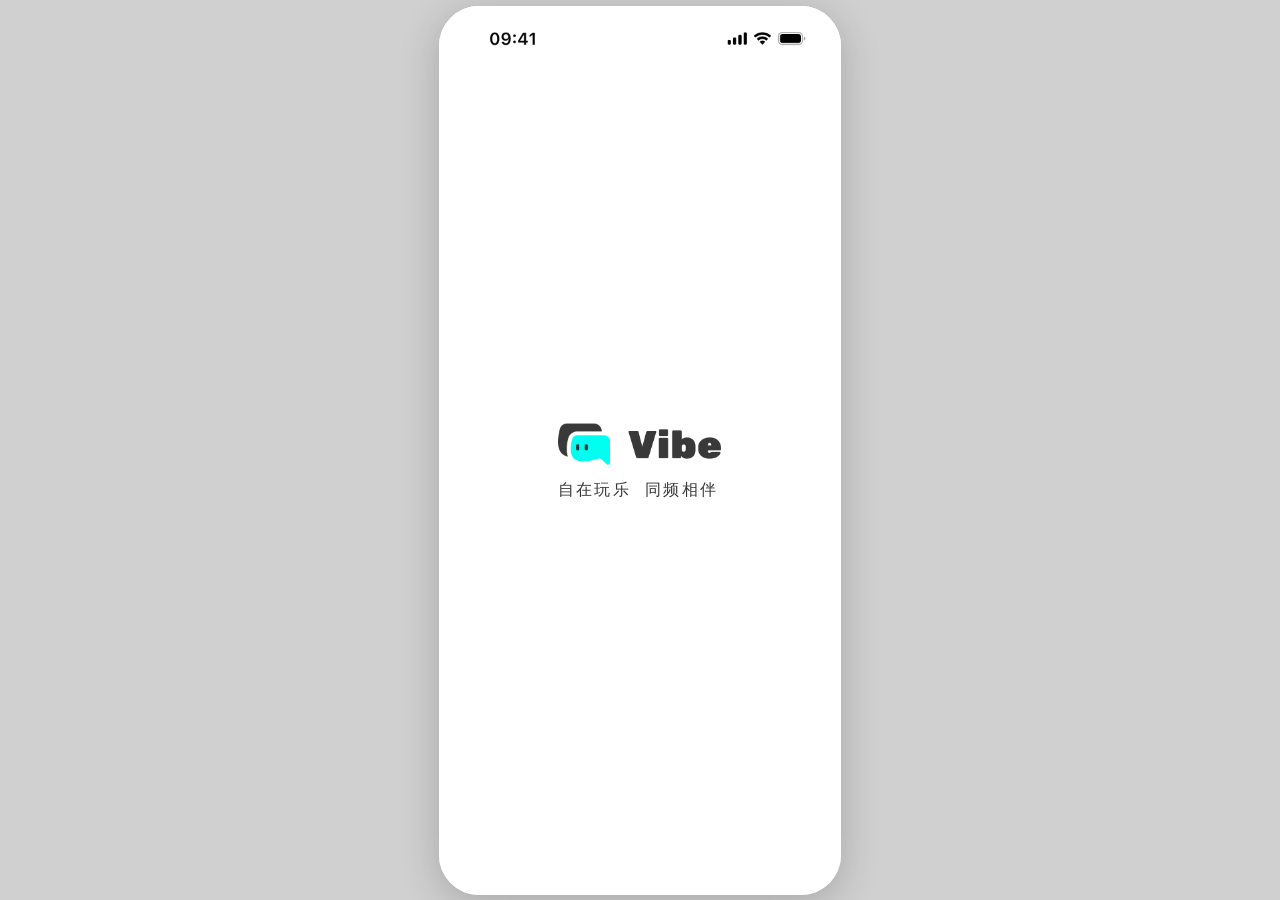
==== index.html @ 412ed6c4 "init: static vibe web project" ====
<!DOCTYPE html>
<html lang="zh-CN">
<head>
  <meta charset="UTF-8">
  <meta name="viewport" content="width=device-width, initial-scale=1.0, maximum-scale=1.0, user-scalable=no, viewport-fit=cover">
  <title>Vibe</title>
  <meta name="format-detection" content="telephone=no">
  <meta http-equiv="refresh" content="0;url=pages/splash.html">
</head>
<body>
  <script>
    if ('serviceWorker' in navigator) {
      navigator.serviceWorker.getRegistrations().then(function (registrations) {
        registrations.forEach(function (registration) {
          registration.unregister();
        });
      });
    }
  </script>
</body>
</html>
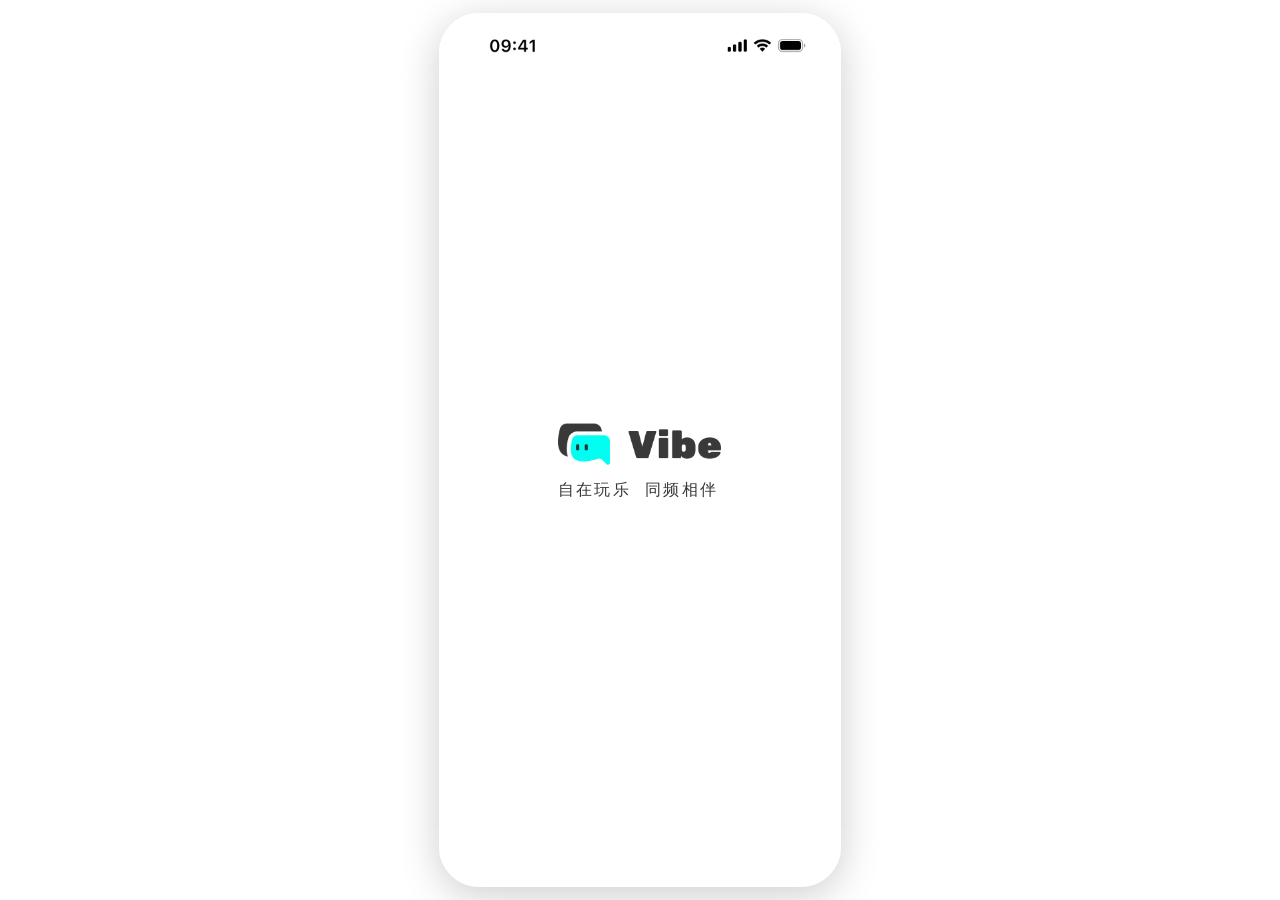
==== commit eb34e9a3: "Standardize viewport meta for full safe-area coverage. Set all entry pages to use viewport-fit=cover" ====
--- a/index.html
+++ b/index.html
@@ -2,7 +2,7 @@
 <html lang="zh-CN">
 <head>
   <meta charset="UTF-8">
-  <meta name="viewport" content="width=device-width, initial-scale=1.0, maximum-scale=1.0, user-scalable=no, viewport-fit=cover">
+  <meta name="viewport" content="width=device-width, initial-scale=1.0, maximum-scale=1.0, user-scalable=no, viewport-fit=cover, interactive-widget=resizes-content">
   <title>Vibe</title>
   <meta name="format-detection" content="telephone=no">
   <meta http-equiv="refresh" content="0;url=pages/splash.html">
